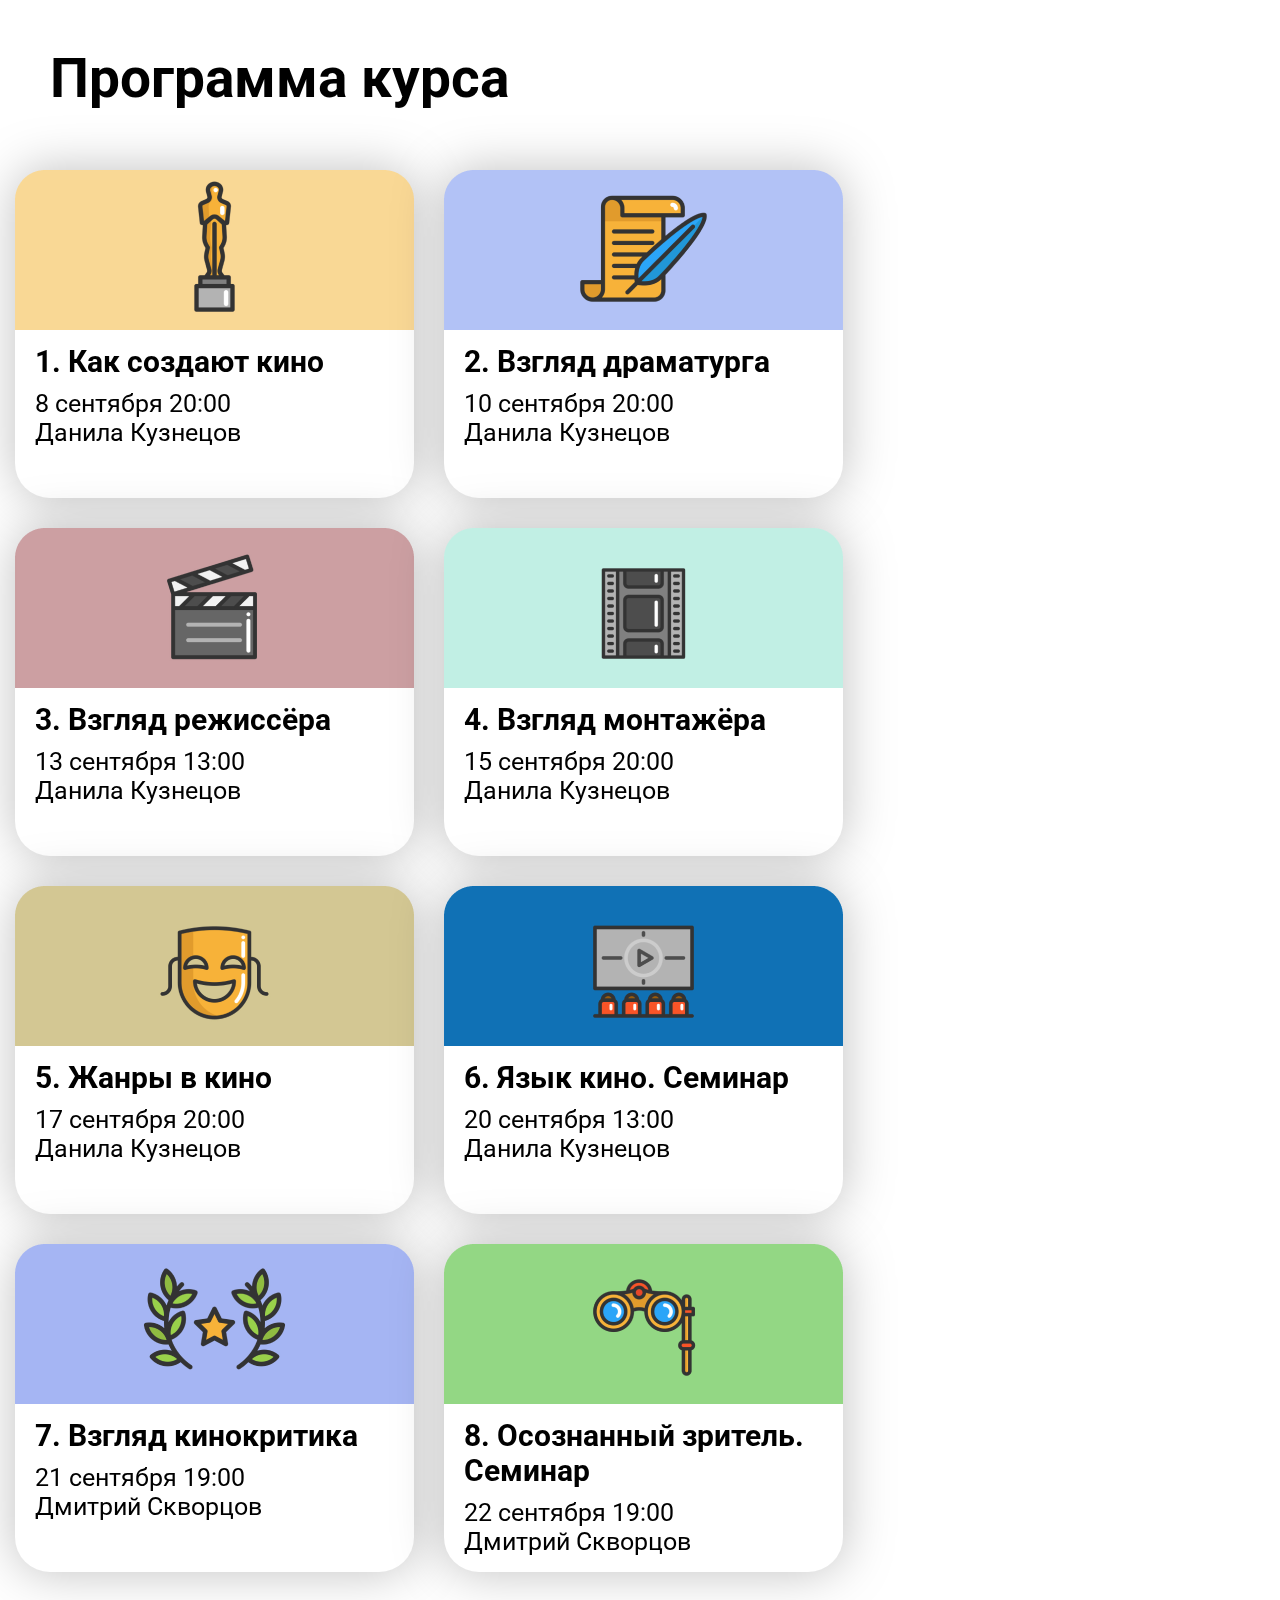
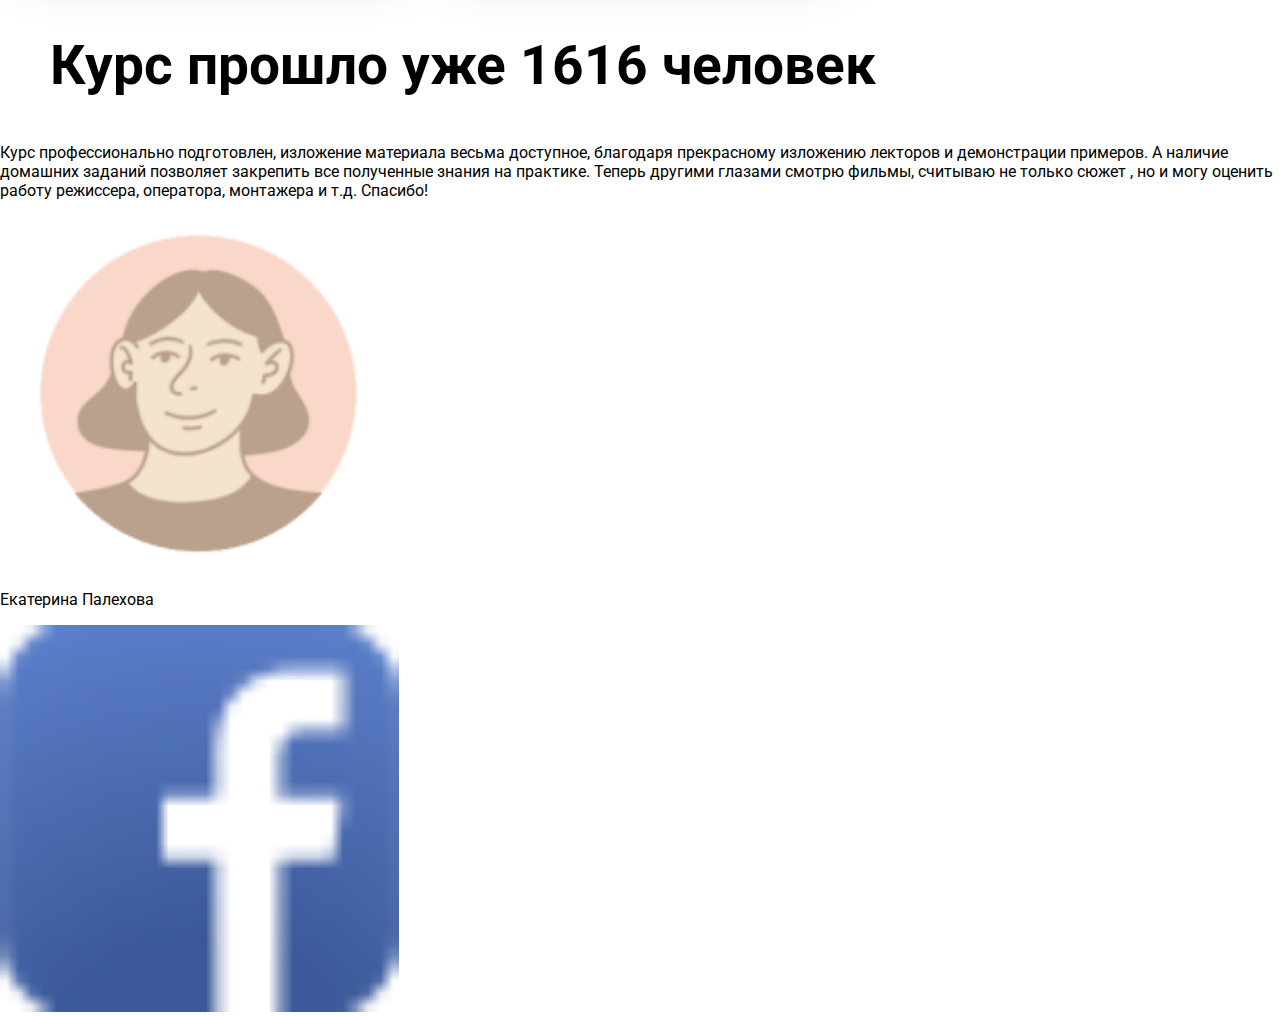
==== WebProjects/omega-p1/index.html @ cb3f5c87 "ff" ====
<!DOCTYPE html>
<html lang="en">

<head>
    <meta charset="UTF-8">
    <meta http-equiv="X-UA-Compatible" content="IE=edge">
    <meta name="viewport" content="width=device-width, initial-scale=1.0">
    <title>Document</title>
    <link rel="stylesheet" href="style.css">
</head>

<body>
    <div class="main2">
        <h2>Программа курса</h2>
        <div class="main2container">
            <div class="rec">
                <img src="img/Rectangle 5.png" alt="Rectangle5">
                <p class="main2-p1">1. Как создают кино</p>
                <p class="main2-p2">8 сентября 20:00<br>Данила Кузнецов</p>

            </div>
            <div class="rec">
                <img src="img/Rectangle 7.png" alt="Rectangle5">
                <p class="main2-p1">2. Взгляд драматурга</p>
                <p class="main2-p2">10 сентября 20:00<br>Данила Кузнецов</p>

            </div>
            <div class="rec">
                <img src="img/Rectangle 9.png" alt="Rectangle5">
                <p class="main2-p1">3. Взгляд режиссёра</p>
                <p class="main2-p2">13 сентября 13:00<br>Данила Кузнецов</p>

            </div>
            <div class="rec">
                <img src="img/Rectangle 13.png" alt="Rectangle5">
                <p class="main2-p1">4. Взгляд монтажёра</p>
                <p class="main2-p2">15 сентября 20:00<br>Данила Кузнецов</p>

            </div>
            <div class="rec">
                <img src="img/Rectangle 14.png" alt="Rectangle5">
                <p class="main2-p1">5. Жанры в кино</p>
                <p class="main2-p2">17 сентября 20:00<br>Данила Кузнецов</p>

            </div>
            <div class="rec">
                <img src="img/Rectangle 15.png" alt="Rectangle5">
                <p class="main2-p1">6. Язык кино. Семинар</p>
                <p class="main2-p2">20 сентября 13:00<br>Данила Кузнецов</p>

            </div>
            <div class="rec">
                <img src="img/Rectangle 19.png" alt="Rectangle5">
                <p class="main2-p1">7. Взгляд кинокритика</p>
                <p class="main2-p2">21 сентября 19:00<br>Дмитрий Скворцов</p>

            </div>
            <div class="rec">
                <img src="img/Rectangle 20.png" alt="Rectangle5">
                <p class="main2-p1">8. Осознанный зритель.<br>Семинар</p>
                <p class="main2-p2">22 сентября 19:00<br>Дмитрий Скворцов</p>

            </div>
        </div>
        <div class="main2container2">
            <h2>Курс прошло уже 1616 человек</h2>
            <div class="rec2">
                <p>Курс профессионально подготовлен, изложение материала весьма доступное, благодаря прекрасному изложению лекторов и демонстрации примеров. А наличие домашних заданий позволяет закрепить все полученные знания на практике. Теперь другими глазами смотрю фильмы, считываю не только сюжет , но и могу оценить работу режиссера, оператора, монтажера и т.д. Спасибо!</p>
                <img src="img/1 9.png" alt="1 9">
                <p>Екатерина Палехова</p>
                <img src="img/fb_2 1.png" alt="fb">
            </div>
        </div>
    </div>
</body>

</html>
---- WebProjects/omega-p1/style.css ----
@import url('https://fonts.googleapis.com/css2?family=Roboto&display=swap');
body{
    margin: auto;
    padding: 0px;
    font-family: 'Roboto', sans-serif;
}
.main2 h2{
    font-size: 55px;
    font-weight: 700;
    margin-left: 50px;
}
.rec{
    width: 399px;
    height: 328px;
    background-color: white;
    border-radius: 35px;
    filter: drop-shadow(0 0 25px rgba(0, 0, 0, 0.25));
    margin: 15px;
}
.main2-p1{
    font-weight: bold;
    font-size: 30px;
    margin: 0;
}
.main2-p2{
    font-size: 25px;
}
.main2 img{
    width: 399px;
    margin: 0px;
}
.main2container{
    display: block;
    align-content: center;
    display: flex;
    flex-wrap: wrap;
}
.rec p{
    margin: 10px 0 0 20px;
}
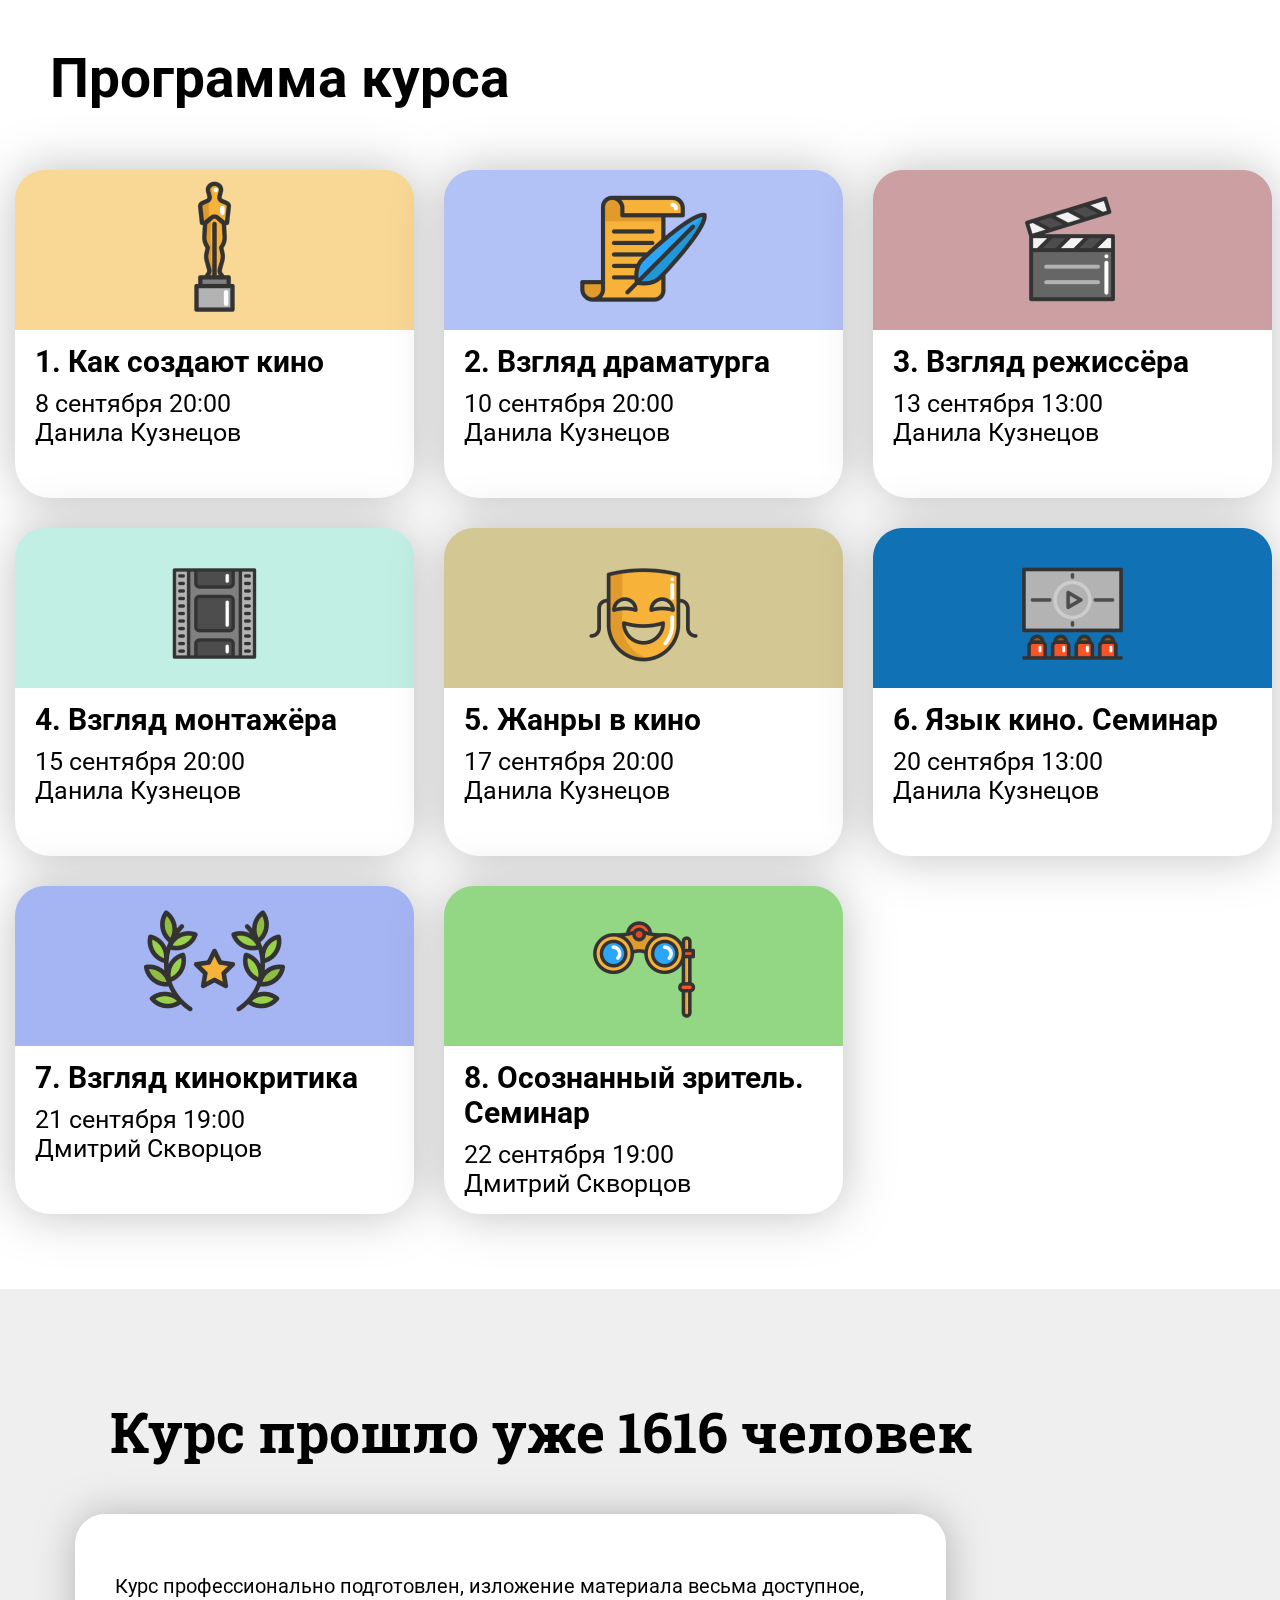
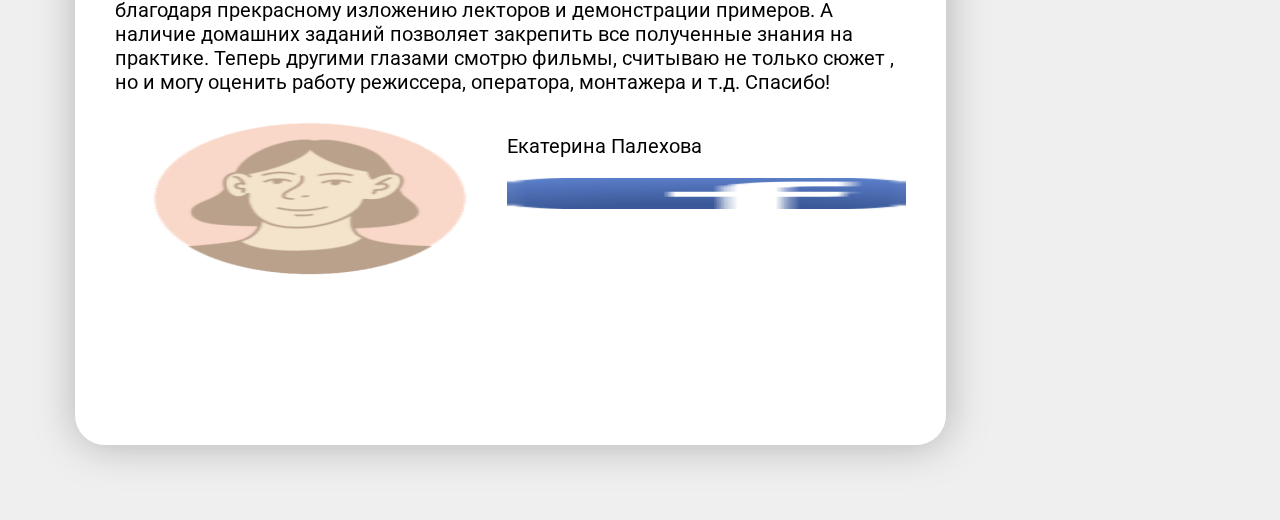
==== commit 6714d5e4: "ff" ====
--- a/WebProjects/omega-p1/index.html
+++ b/WebProjects/omega-p1/index.html
@@ -65,10 +65,17 @@
         <div class="main2container2">
             <h2>Курс прошло уже 1616 человек</h2>
             <div class="rec2">
-                <p>Курс профессионально подготовлен, изложение материала весьма доступное, благодаря прекрасному изложению лекторов и демонстрации примеров. А наличие домашних заданий позволяет закрепить все полученные знания на практике. Теперь другими глазами смотрю фильмы, считываю не только сюжет , но и могу оценить работу режиссера, оператора, монтажера и т.д. Спасибо!</p>
-                <img src="img/1 9.png" alt="1 9">
-                <p>Екатерина Палехова</p>
-                <img src="img/fb_2 1.png" alt="fb">
+                <p>Курс профессионально подготовлен, изложение материала весьма доступное, благодаря прекрасному
+                    изложению лекторов и демонстрации примеров. А наличие домашних заданий позволяет закрепить все
+                    полученные знания на практике. Теперь другими глазами смотрю фильмы, считываю не только сюжет , но и
+                    могу оценить работу режиссера, оператора, монтажера и т.д. Спасибо!</p>
+                <div class="rectext">
+                    <img class="pic19" src="img/1 9.png" alt="1 9" width="190" height="169">
+                    <div>
+                        <p class="eka">Екатерина Палехова</p>
+                        <img src="img/fb_2 1.png" alt="fb" width="32" height="31">
+                    </div>
+                </div>
             </div>
         </div>
     </div>
--- a/WebProjects/omega-p1/style.css
+++ b/WebProjects/omega-p1/style.css
@@ -1,8 +1,10 @@
 @import url('https://fonts.googleapis.com/css2?family=Roboto&display=swap');
+@import url('https://fonts.googleapis.com/css2?family=Roboto+Slab&display=swap');
 body{
     margin: auto;
     padding: 0px;
     font-family: 'Roboto', sans-serif;
+    width: 1440px;
 }
 .main2 h2{
     font-size: 55px;
@@ -31,10 +33,42 @@
 }
 .main2container{
     display: block;
-    align-content: center;
     display: flex;
     flex-wrap: wrap;
 }
+.main2container2{
+    font-family: 'Roboto Slab', serif;
+    display: block;
+    align-content: center;
+    background-color: #EFEFEF;
+    padding: 60px;
+    margin-top: 60px;
+}
 .rec p{
     margin: 10px 0 0 20px;
+}
+
+.rec2{
+    width: 791px;
+    height: 451px;
+    background-color: white;
+    filter: drop-shadow(1px 1px 20px rgba(0, 0, 0, 0.25));
+    margin: 15px;
+    border-radius: 30px;
+    display: flex;
+    flex-direction: column;
+    padding: 40px;
+}
+.rec2 p{
+    font-size: 20px;
+    font-family: 'Roboto', sans-serif;
+}
+
+.rectext{
+    display: flex;
+}
+
+.eka{
+    font-weight: 700px;
+    font-size: 30px;
 }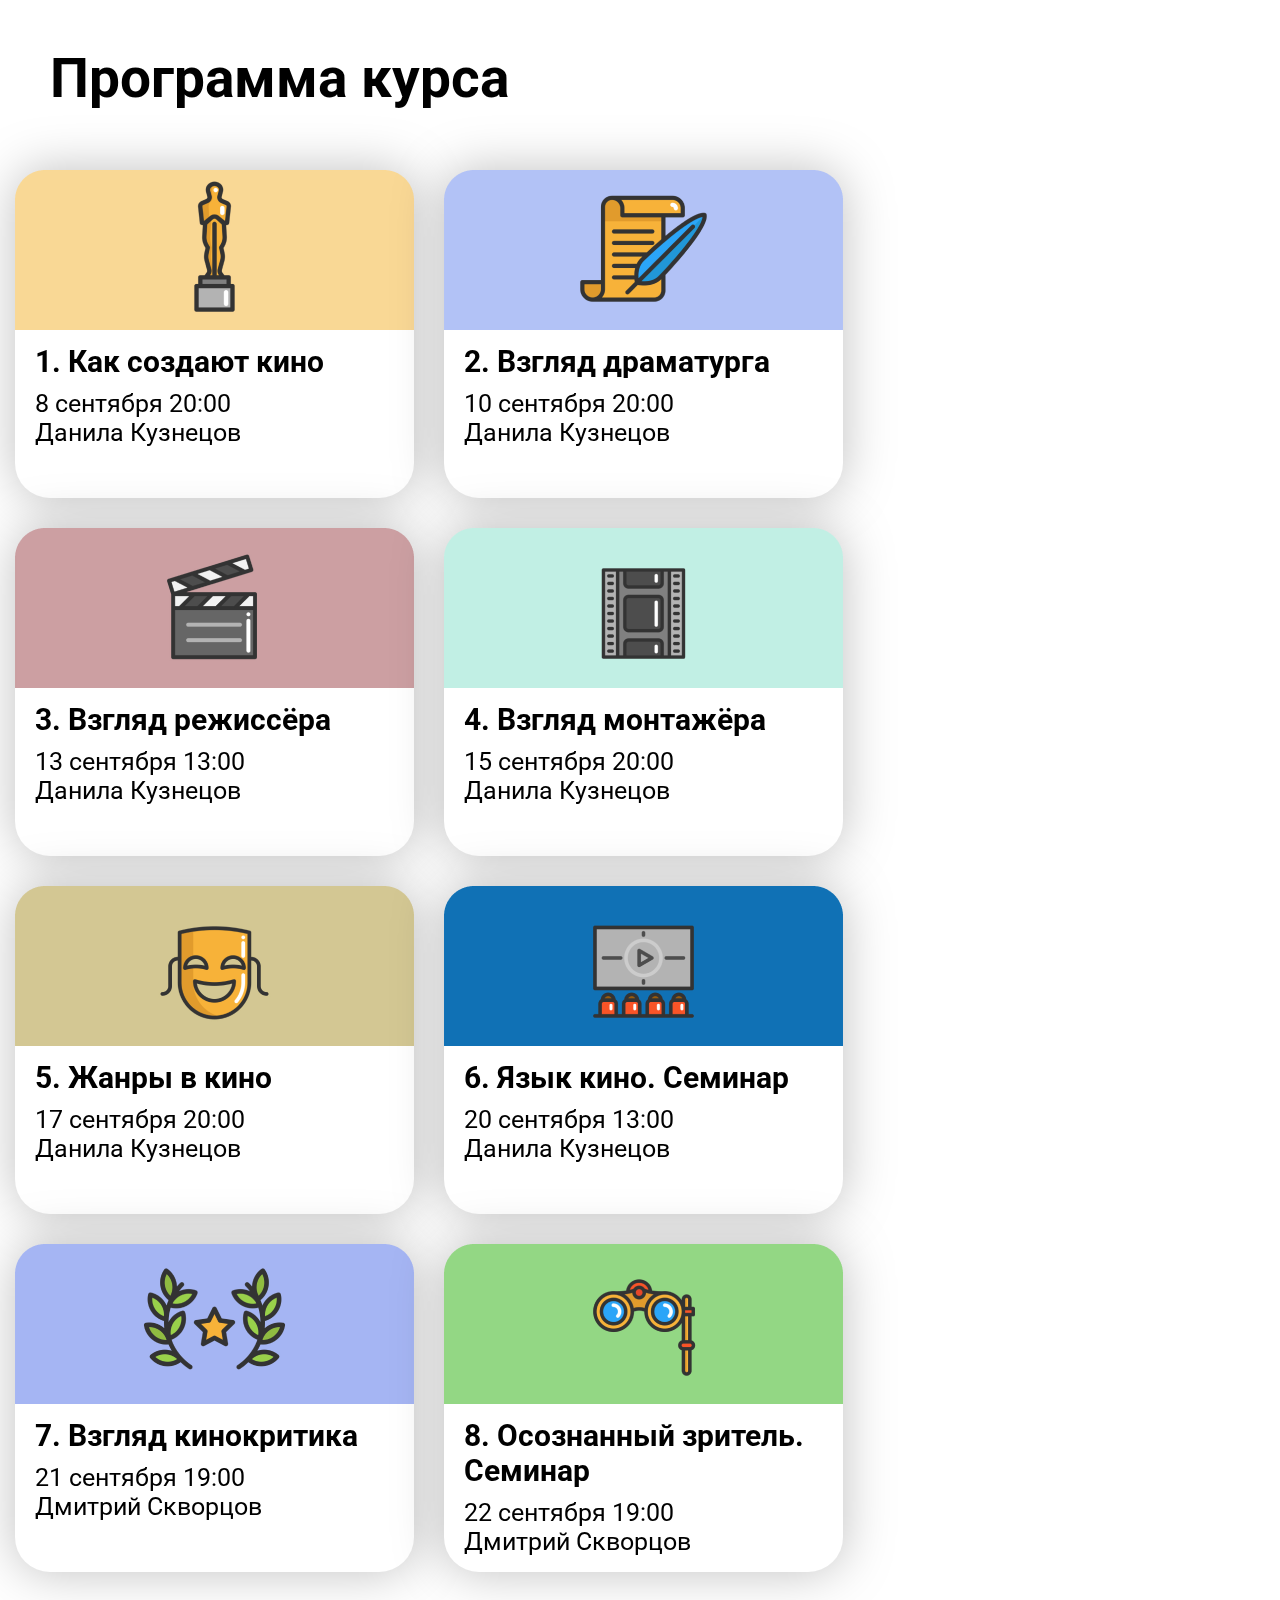
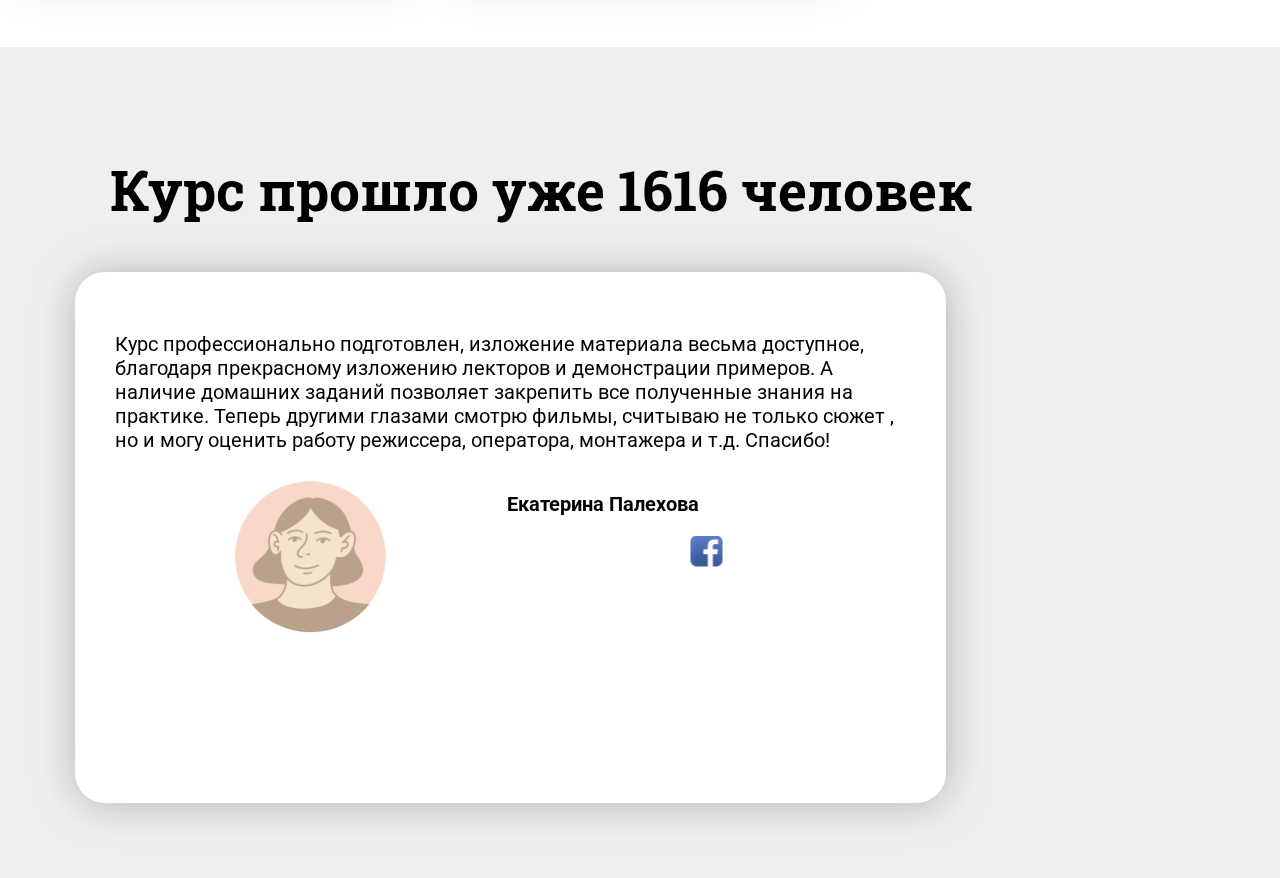
==== commit 9c08ba24: "la" ====
--- a/WebProjects/omega-p1/index.html
+++ b/WebProjects/omega-p1/index.html
@@ -70,10 +70,10 @@
                     полученные знания на практике. Теперь другими глазами смотрю фильмы, считываю не только сюжет , но и
                     могу оценить работу режиссера, оператора, монтажера и т.д. Спасибо!</p>
                 <div class="rectext">
-                    <img class="pic19" src="img/1 9.png" alt="1 9" width="190" height="169">
+                    <img class="pic19" src="img/1 9.svg" alt="1 9" width="190" height="169">
                     <div>
                         <p class="eka">Екатерина Палехова</p>
-                        <img src="img/fb_2 1.png" alt="fb" width="32" height="31">
+                        <img class="fb" src="img/fb_2 1.svg" alt="fb">
                     </div>
                 </div>
             </div>
--- a/WebProjects/omega-p1/style.css
+++ b/WebProjects/omega-p1/style.css
@@ -4,7 +4,7 @@
     margin: auto;
     padding: 0px;
     font-family: 'Roboto', sans-serif;
-    width: 1440px;
+    width: 1440pxgi;
 }
 .main2 h2{
     font-size: 55px;
@@ -71,4 +71,12 @@
 .eka{
     font-weight: 700px;
     font-size: 30px;
+    font-family: 'Roboto Slab', serif;
+    font-weight: bold;
+    font-size: 30px;
+}
+
+.fb{
+    width: 32px;
+    height: 31px;
 }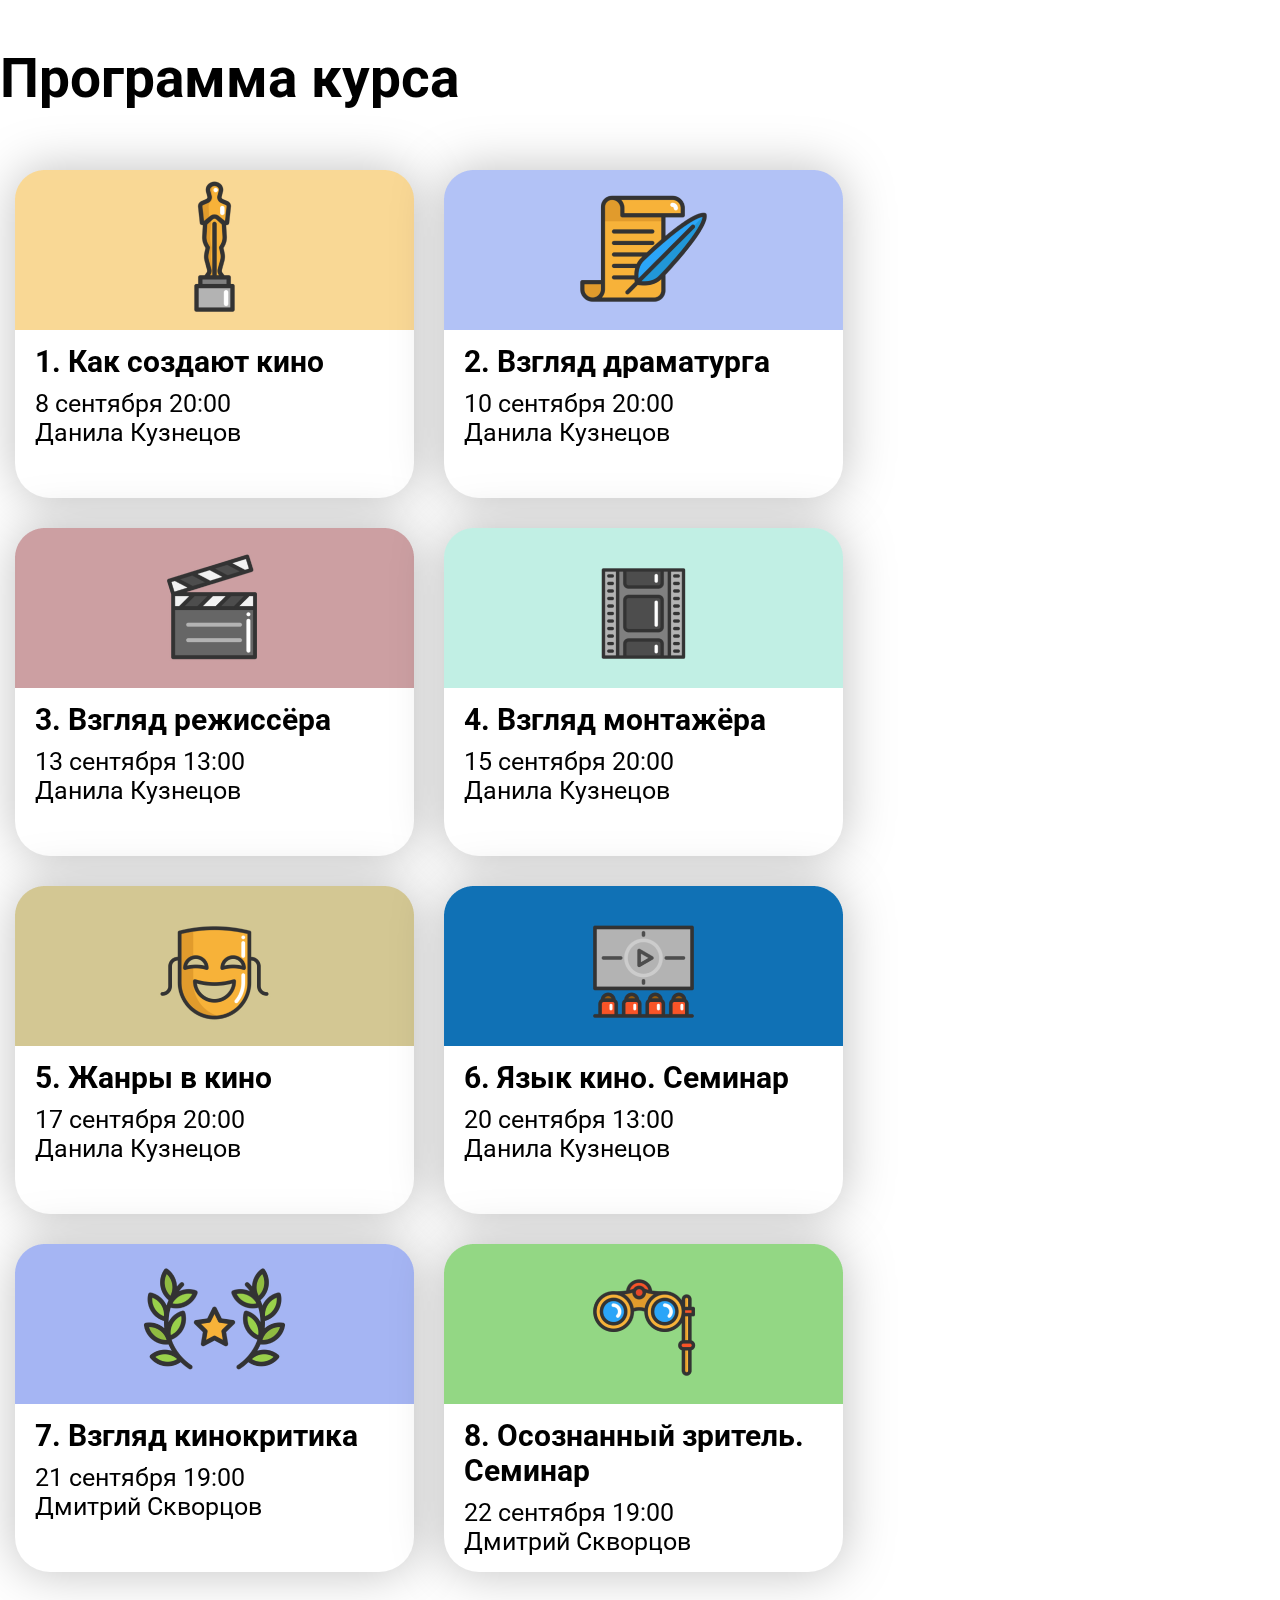
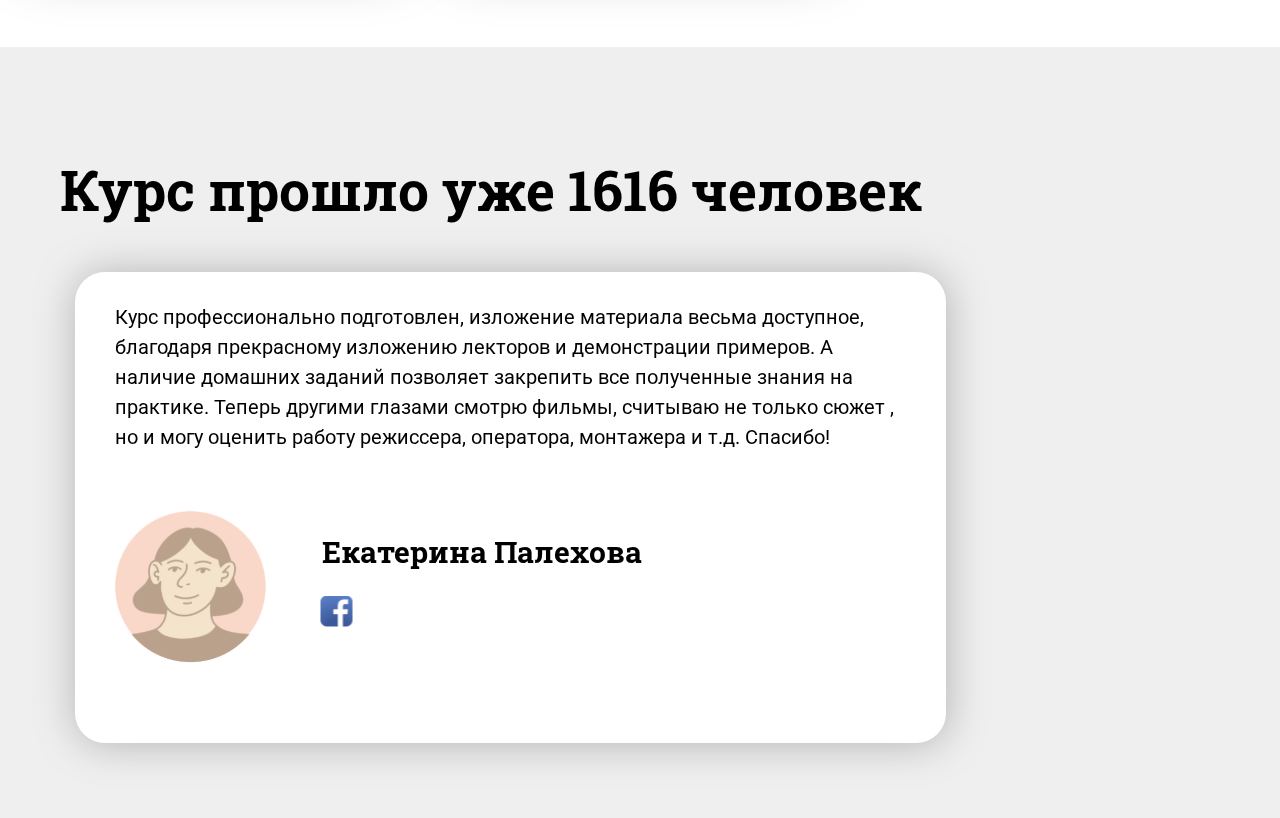
==== commit 25b10c6a: "la" ====
--- a/WebProjects/omega-p1/index.html
+++ b/WebProjects/omega-p1/index.html
@@ -65,7 +65,7 @@
         <div class="main2container2">
             <h2>Курс прошло уже 1616 человек</h2>
             <div class="rec2">
-                <p>Курс профессионально подготовлен, изложение материала весьма доступное, благодаря прекрасному
+                <p class="rec2text">Курс профессионально подготовлен, изложение материала весьма доступное, благодаря прекрасному
                     изложению лекторов и демонстрации примеров. А наличие домашних заданий позволяет закрепить все
                     полученные знания на практике. Теперь другими глазами смотрю фильмы, считываю не только сюжет , но и
                     могу оценить работу режиссера, оператора, монтажера и т.д. Спасибо!</p>
--- a/WebProjects/omega-p1/style.css
+++ b/WebProjects/omega-p1/style.css
@@ -4,79 +4,280 @@
     margin: auto;
     padding: 0px;
     font-family: 'Roboto', sans-serif;
-    width: 1440pxgi;
 }
-.main2 h2{
-    font-size: 55px;
-    font-weight: 700;
-    margin-left: 50px;
-}
-.rec{
-    width: 399px;
-    height: 328px;
-    background-color: white;
-    border-radius: 35px;
-    filter: drop-shadow(0 0 25px rgba(0, 0, 0, 0.25));
-    margin: 15px;
-}
-.main2-p1{
-    font-weight: bold;
-    font-size: 30px;
-    margin: 0;
-}
-.main2-p2{
-    font-size: 25px;
-}
-.main2 img{
-    width: 399px;
-    margin: 0px;
-}
-.main2container{
-    display: block;
-    display: flex;
-    flex-wrap: wrap;
-}
-.main2container2{
-    font-family: 'Roboto Slab', serif;
-    display: block;
-    align-content: center;
-    background-color: #EFEFEF;
-    padding: 60px;
-    margin-top: 60px;
-}
-.rec p{
-    margin: 10px 0 0 20px;
+@media (min-width:1440px) {
+    /*desktop*/
+    .main2 h2{
+        font-size: 55px;
+        font-weight: 700;
+    }
+    .rec{
+        width: 399px;
+        height: 328px;
+        background-color: white;
+        border-radius: 35px;
+        filter: drop-shadow(0 0 25px rgba(0, 0, 0, 0.25));
+        margin: 15px;
+    }
+    .main2-p1{
+        font-weight: bold;
+        font-size: 30px;
+        margin: 0;
+    }
+    .main2-p2{
+        font-size: 25px;
+    }
+    .main2 img{
+        width: 399px;
+        margin: 0px;
+    }
+    .main2container{
+        display: block;
+        display: flex;
+        flex-wrap: wrap;
+    }
+    .main2container2{
+        font-family: 'Roboto Slab', serif;
+        display: block;
+        align-content: center;
+        background-color: #EFEFEF;
+        padding: 60px;
+        margin-top: 60px;
+        width: 100%;
+    }
+    .rec p{
+        margin: 10px 0 0 20px;
+    }
+    
+    .rec2{
+        width: 791px;
+        height: 451px;
+        background-color: white;
+        filter: drop-shadow(1px 1px 20px rgba(0, 0, 0, 0.25));
+        margin: 15px;
+        border-radius: 30px;
+        display: flex;
+        flex-direction: column;
+        padding: 10px 40px;
+    }
+    .rec2text{
+        font-size: 20px;
+        font-family: 'Roboto', sans-serif;
+        line-height: 150%;
+    }
+    
+    .rectext{
+        display: flex;
+    }
+    
+    .eka{
+        position: relative;
+        font-weight: 700px;
+        font-size: 30px;
+        font-family: 'Roboto Slab', serif;
+        font-weight: bold;
+        right: 185px;
+        top: 30px;
+    }
+    
+    .fb{
+        position: relative;
+        width: 32px;
+        height: 31px;
+        right: 370px;
+        top: 25px;
+    }
+    
+    .pic19{
+        position: relative;
+        right: 120px;
+        top: 30px;
+        width: 190px;
+        height: 169px;
+    }
 }
 
-.rec2{
-    width: 791px;
-    height: 451px;
-    background-color: white;
-    filter: drop-shadow(1px 1px 20px rgba(0, 0, 0, 0.25));
-    margin: 15px;
-    border-radius: 30px;
-    display: flex;
-    flex-direction: column;
-    padding: 40px;
-}
-.rec2 p{
-    font-size: 20px;
-    font-family: 'Roboto', sans-serif;
+@media (min-width:834px){
+    /*tablet*/
+    .main2 h2{
+        font-size: 32px;
+        font-weight: 700;
+    }
+    .rec{
+        width: 231px;
+        height: 189px;
+        background-color: white;
+        border-radius: 17px;
+        filter: drop-shadow(0 0 25px rgba(0, 0, 0, 0.25));
+        margin: 15px;
+    }
+    .main2-p1{
+        font-weight: bold;
+        font-size: 17px;
+        margin: 0;
+    }
+    .main2-p2{
+        font-size: 14px;
+        font-weight: 400;
+    }
+    .main2 img{
+        width: 399px;
+        margin: 0px;
+    }
+    .main2container{
+        display: block;
+        display: flex;
+        flex-wrap: wrap;
+    }
+    .main2container2{
+        font-family: 'Roboto Slab', serif;
+        display: block;
+        align-content: center;
+        background-color: #EFEFEF;
+        padding: 60px;
+        margin-top: 60px;
+        width: 100%;
+    }
+    .rec p{
+        margin: 10px 0 0 20px;
+    }
+    
+    .rec2{
+        width: 791px;
+        height: 451px;
+        background-color: white;
+        filter: drop-shadow(1px 1px 20px rgba(0, 0, 0, 0.25));
+        margin: 15px;
+        border-radius: 30px;
+        display: flex;
+        flex-direction: column;
+        padding: 10px 40px;
+    }
+    .rec2text{
+        font-size: 20px;
+        font-family: 'Roboto', sans-serif;
+        line-height: 150%;
+    }
+    
+    .rectext{
+        display: flex;
+    }
+    
+    .eka{
+        position: relative;
+        font-weight: 700px;
+        font-size: 30px;
+        font-family: 'Roboto Slab', serif;
+        font-weight: bold;
+        right: 185px;
+        top: 30px;
+    }
+    
+    .fb{
+        position: relative;
+        width: 32px;
+        height: 31px;
+        right: 370px;
+        top: 25px;
+    }
+    
+    .pic19{
+        position: relative;
+        right: 120px;
+        top: 30px;
+        width: 190px;
+        height: 169px;
+    }
 }
 
-.rectext{
-    display: flex;
-}
-
-.eka{
-    font-weight: 700px;
-    font-size: 30px;
-    font-family: 'Roboto Slab', serif;
-    font-weight: bold;
-    font-size: 30px;
-}
-
-.fb{
-    width: 32px;
-    height: 31px;
+@media (min-width:375px){
+    /*mobile*/
+    .main2 h2{
+        font-size: 55px;
+        font-weight: 700;
+    }
+    .rec{
+        width: 399px;
+        height: 328px;
+        background-color: white;
+        border-radius: 35px;
+        filter: drop-shadow(0 0 25px rgba(0, 0, 0, 0.25));
+        margin: 15px;
+    }
+    .main2-p1{
+        font-weight: bold;
+        font-size: 30px;
+        margin: 0;
+    }
+    .main2-p2{
+        font-size: 25px;
+    }
+    .main2 img{
+        width: 399px;
+        margin: 0px;
+    }
+    .main2container{
+        display: block;
+        display: flex;
+        flex-wrap: wrap;
+    }
+    .main2container2{
+        font-family: 'Roboto Slab', serif;
+        display: block;
+        align-content: center;
+        background-color: #EFEFEF;
+        padding: 60px;
+        margin-top: 60px;
+        width: 100%;
+    }
+    .rec p{
+        margin: 10px 0 0 20px;
+    }
+    
+    .rec2{
+        width: 791px;
+        height: 451px;
+        background-color: white;
+        filter: drop-shadow(1px 1px 20px rgba(0, 0, 0, 0.25));
+        margin: 15px;
+        border-radius: 30px;
+        display: flex;
+        flex-direction: column;
+        padding: 10px 40px;
+    }
+    .rec2text{
+        font-size: 20px;
+        font-family: 'Roboto', sans-serif;
+        line-height: 150%;
+    }
+    
+    .rectext{
+        display: flex;
+    }
+    
+    .eka{
+        position: relative;
+        font-weight: 700px;
+        font-size: 30px;
+        font-family: 'Roboto Slab', serif;
+        font-weight: bold;
+        right: 185px;
+        top: 30px;
+    }
+    
+    .fb{
+        position: relative;
+        width: 32px;
+        height: 31px;
+        right: 370px;
+        top: 25px;
+    }
+    
+    .pic19{
+        position: relative;
+        right: 120px;
+        top: 30px;
+        width: 190px;
+        height: 169px;
+    }
 }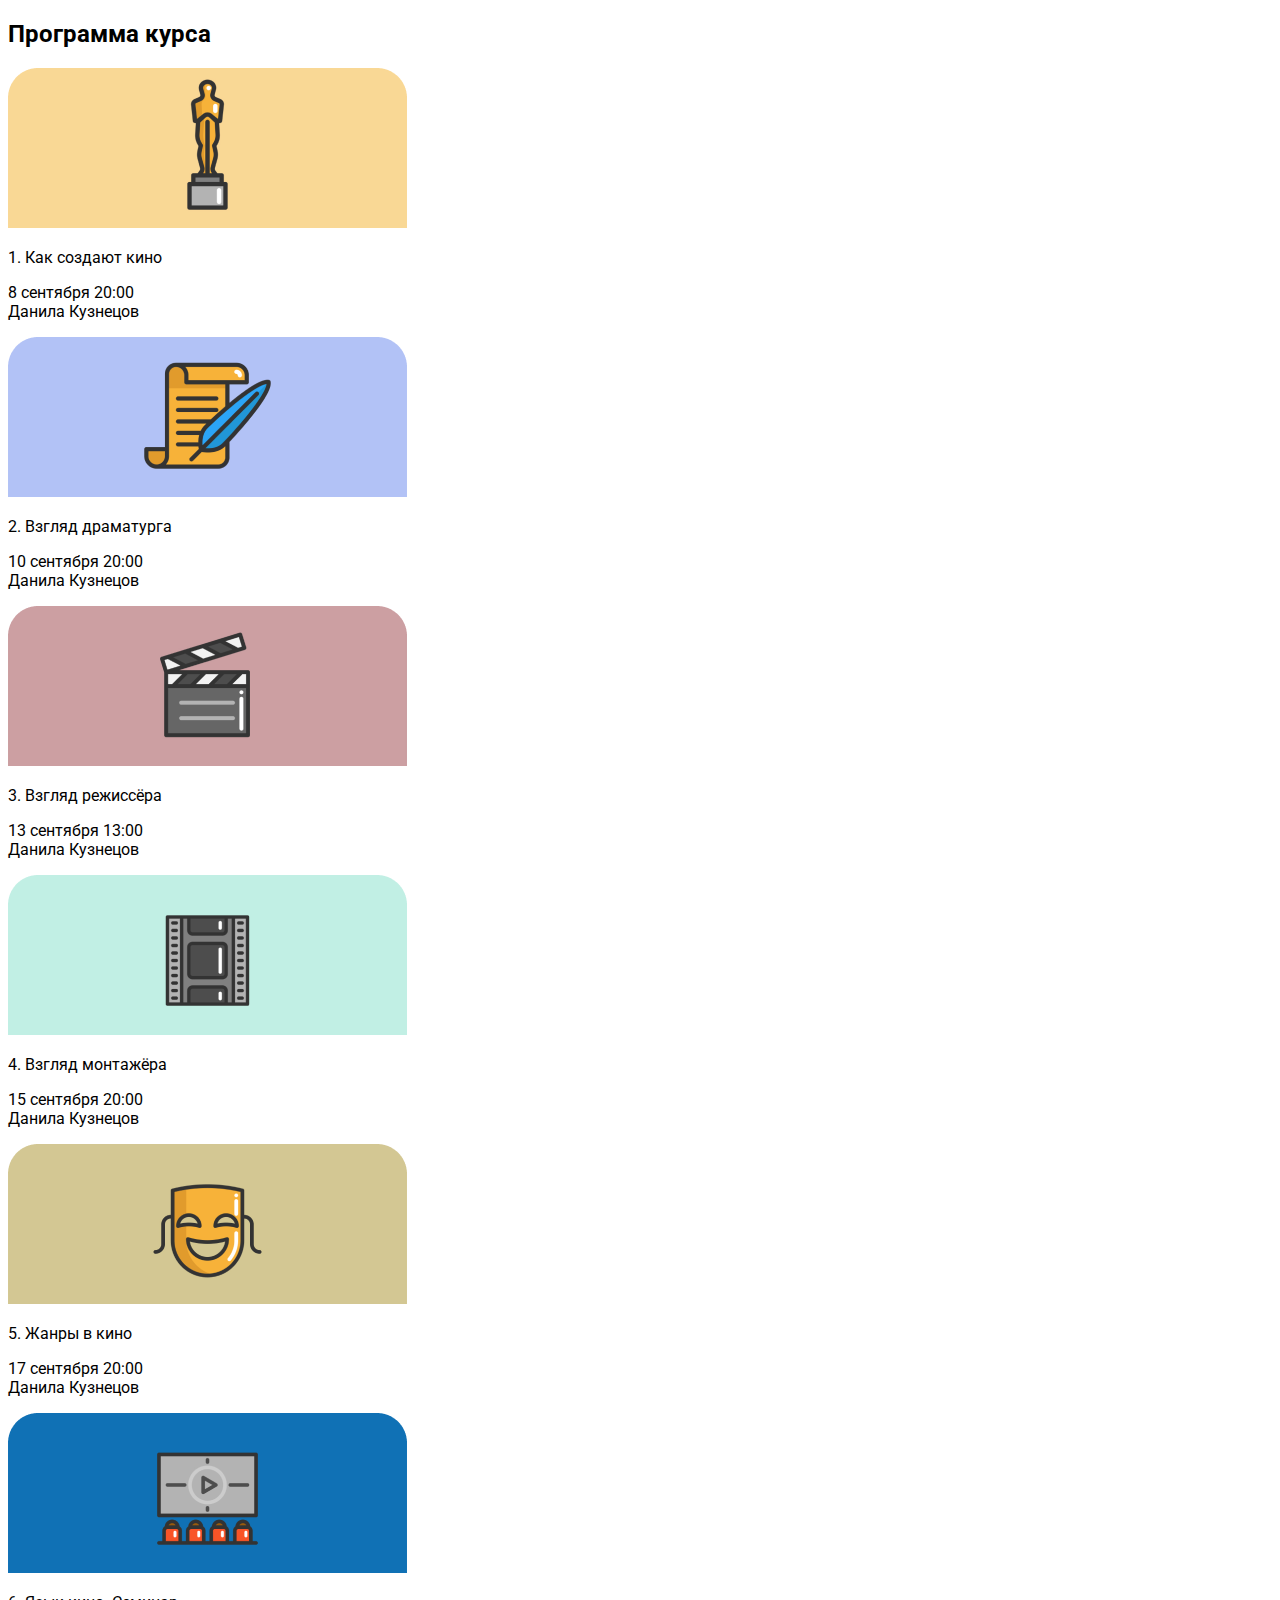
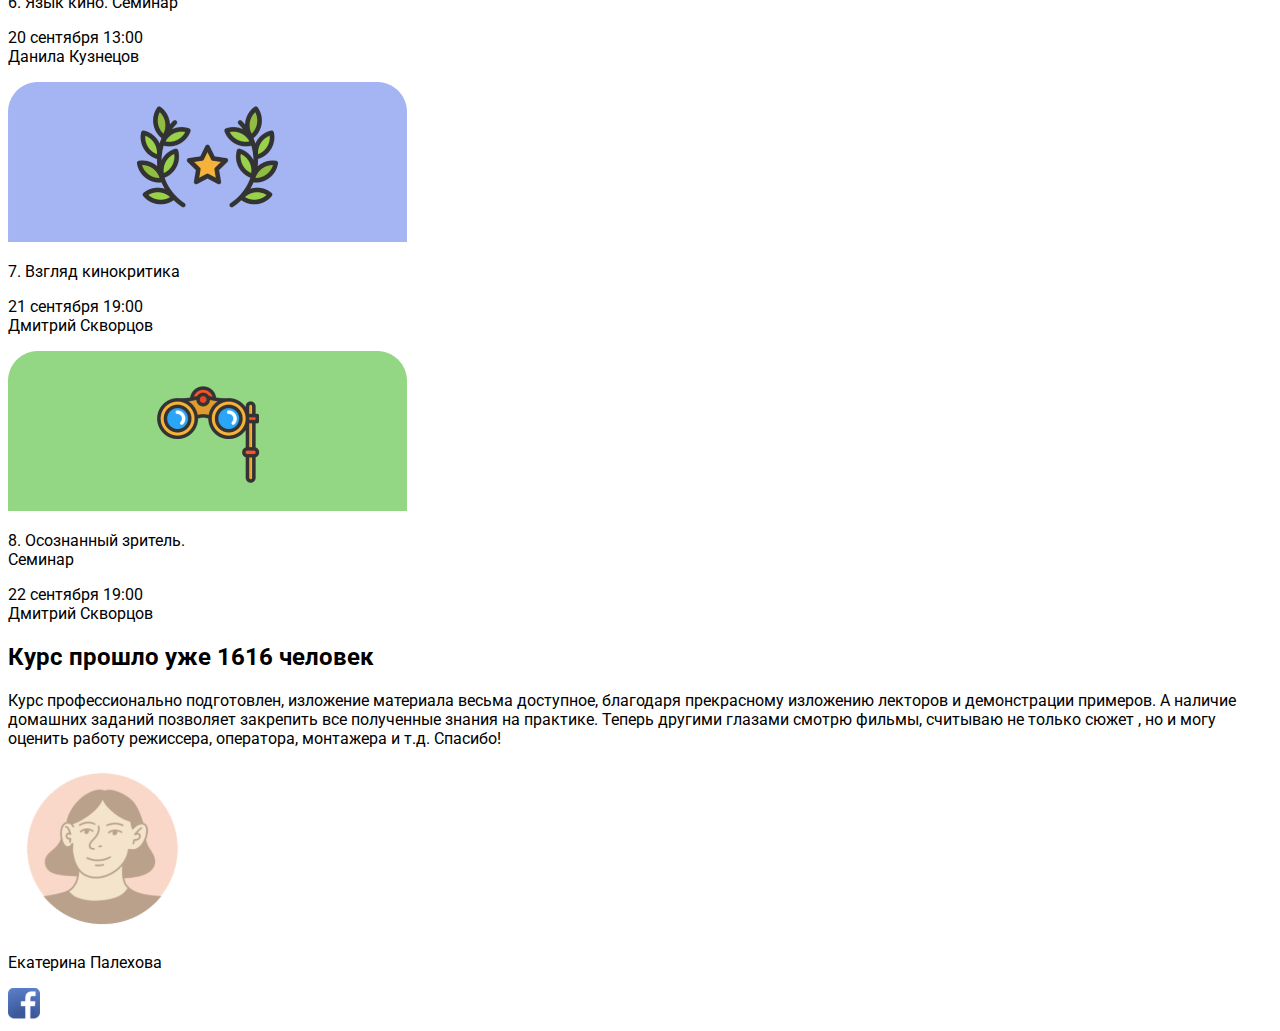
==== commit 348675e1: "sec" ====
--- a/WebProjects/omega-p1/index.html
+++ b/WebProjects/omega-p1/index.html
@@ -17,49 +17,41 @@
                 <img src="img/Rectangle 5.png" alt="Rectangle5">
                 <p class="main2-p1">1. Как создают кино</p>
                 <p class="main2-p2">8 сентября 20:00<br>Данила Кузнецов</p>
-
             </div>
             <div class="rec">
                 <img src="img/Rectangle 7.png" alt="Rectangle5">
                 <p class="main2-p1">2. Взгляд драматурга</p>
                 <p class="main2-p2">10 сентября 20:00<br>Данила Кузнецов</p>
-
             </div>
             <div class="rec">
                 <img src="img/Rectangle 9.png" alt="Rectangle5">
                 <p class="main2-p1">3. Взгляд режиссёра</p>
                 <p class="main2-p2">13 сентября 13:00<br>Данила Кузнецов</p>
-
             </div>
             <div class="rec">
                 <img src="img/Rectangle 13.png" alt="Rectangle5">
                 <p class="main2-p1">4. Взгляд монтажёра</p>
                 <p class="main2-p2">15 сентября 20:00<br>Данила Кузнецов</p>
-
             </div>
             <div class="rec">
                 <img src="img/Rectangle 14.png" alt="Rectangle5">
                 <p class="main2-p1">5. Жанры в кино</p>
                 <p class="main2-p2">17 сентября 20:00<br>Данила Кузнецов</p>
-
             </div>
             <div class="rec">
                 <img src="img/Rectangle 15.png" alt="Rectangle5">
                 <p class="main2-p1">6. Язык кино. Семинар</p>
                 <p class="main2-p2">20 сентября 13:00<br>Данила Кузнецов</p>
-
             </div>
             <div class="rec">
                 <img src="img/Rectangle 19.png" alt="Rectangle5">
                 <p class="main2-p1">7. Взгляд кинокритика</p>
                 <p class="main2-p2">21 сентября 19:00<br>Дмитрий Скворцов</p>
-
             </div>
             <div class="rec">
                 <img src="img/Rectangle 20.png" alt="Rectangle5">
                 <p class="main2-p1">8. Осознанный зритель.<br>Семинар</p>
                 <p class="main2-p2">22 сентября 19:00<br>Дмитрий Скворцов</p>
-
             </div>
         </div>
         <div class="main2container2">
--- a/WebProjects/omega-p1/style.css
+++ b/WebProjects/omega-p1/style.css
@@ -1,8 +1,6 @@
 @import url('https://fonts.googleapis.com/css2?family=Roboto&display=swap');
 @import url('https://fonts.googleapis.com/css2?family=Roboto+Slab&display=swap');
 body{
-    margin: auto;
-    padding: 0px;
     font-family: 'Roboto', sans-serif;
 }
 @media (min-width:1440px) {
@@ -10,7 +8,9 @@
     .main2 h2{
         font-size: 55px;
         font-weight: 700;
+        margin-left: 2%;
     }
+
     .rec{
         width: 399px;
         height: 328px;
@@ -22,19 +22,19 @@
     .main2-p1{
         font-weight: bold;
         font-size: 30px;
-        margin: 0;
     }
     .main2-p2{
         font-size: 25px;
     }
     .main2 img{
         width: 399px;
-        margin: 0px;
     }
     .main2container{
-        display: block;
         display: flex;
         flex-wrap: wrap;
+        margin: 0 2%;
+        align-items: flex-start;
+        justify-tracks: center;
     }
     .main2container2{
         font-family: 'Roboto Slab', serif;
@@ -46,12 +46,12 @@
         width: 100%;
     }
     .rec p{
-        margin: 10px 0 0 20px;
+        margin: 10px;
     }
     
     .rec2{
-        width: 791px;
-        height: 451px;
+        width: 55%;
+        height: 31%;
         background-color: white;
         filter: drop-shadow(1px 1px 20px rgba(0, 0, 0, 0.25));
         margin: 15px;
@@ -76,22 +76,13 @@
         font-size: 30px;
         font-family: 'Roboto Slab', serif;
         font-weight: bold;
-        right: 185px;
-        top: 30px;
     }
     
     .fb{
-        position: relative;
         width: 32px;
         height: 31px;
-        right: 370px;
-        top: 25px;
     }
-    
     .pic19{
-        position: relative;
-        right: 120px;
-        top: 30px;
         width: 190px;
         height: 169px;
     }
@@ -99,185 +90,10 @@
 
 @media (min-width:834px){
     /*tablet*/
-    .main2 h2{
-        font-size: 32px;
-        font-weight: 700;
-    }
-    .rec{
-        width: 231px;
-        height: 189px;
-        background-color: white;
-        border-radius: 17px;
-        filter: drop-shadow(0 0 25px rgba(0, 0, 0, 0.25));
-        margin: 15px;
-    }
-    .main2-p1{
-        font-weight: bold;
-        font-size: 17px;
-        margin: 0;
-    }
-    .main2-p2{
-        font-size: 14px;
-        font-weight: 400;
-    }
-    .main2 img{
-        width: 399px;
-        margin: 0px;
-    }
-    .main2container{
-        display: block;
-        display: flex;
-        flex-wrap: wrap;
-    }
-    .main2container2{
-        font-family: 'Roboto Slab', serif;
-        display: block;
-        align-content: center;
-        background-color: #EFEFEF;
-        padding: 60px;
-        margin-top: 60px;
-        width: 100%;
-    }
-    .rec p{
-        margin: 10px 0 0 20px;
-    }
     
-    .rec2{
-        width: 791px;
-        height: 451px;
-        background-color: white;
-        filter: drop-shadow(1px 1px 20px rgba(0, 0, 0, 0.25));
-        margin: 15px;
-        border-radius: 30px;
-        display: flex;
-        flex-direction: column;
-        padding: 10px 40px;
-    }
-    .rec2text{
-        font-size: 20px;
-        font-family: 'Roboto', sans-serif;
-        line-height: 150%;
-    }
-    
-    .rectext{
-        display: flex;
-    }
-    
-    .eka{
-        position: relative;
-        font-weight: 700px;
-        font-size: 30px;
-        font-family: 'Roboto Slab', serif;
-        font-weight: bold;
-        right: 185px;
-        top: 30px;
-    }
-    
-    .fb{
-        position: relative;
-        width: 32px;
-        height: 31px;
-        right: 370px;
-        top: 25px;
-    }
-    
-    .pic19{
-        position: relative;
-        right: 120px;
-        top: 30px;
-        width: 190px;
-        height: 169px;
-    }
 }
 
 @media (min-width:375px){
     /*mobile*/
-    .main2 h2{
-        font-size: 55px;
-        font-weight: 700;
-    }
-    .rec{
-        width: 399px;
-        height: 328px;
-        background-color: white;
-        border-radius: 35px;
-        filter: drop-shadow(0 0 25px rgba(0, 0, 0, 0.25));
-        margin: 15px;
-    }
-    .main2-p1{
-        font-weight: bold;
-        font-size: 30px;
-        margin: 0;
-    }
-    .main2-p2{
-        font-size: 25px;
-    }
-    .main2 img{
-        width: 399px;
-        margin: 0px;
-    }
-    .main2container{
-        display: block;
-        display: flex;
-        flex-wrap: wrap;
-    }
-    .main2container2{
-        font-family: 'Roboto Slab', serif;
-        display: block;
-        align-content: center;
-        background-color: #EFEFEF;
-        padding: 60px;
-        margin-top: 60px;
-        width: 100%;
-    }
-    .rec p{
-        margin: 10px 0 0 20px;
-    }
     
-    .rec2{
-        width: 791px;
-        height: 451px;
-        background-color: white;
-        filter: drop-shadow(1px 1px 20px rgba(0, 0, 0, 0.25));
-        margin: 15px;
-        border-radius: 30px;
-        display: flex;
-        flex-direction: column;
-        padding: 10px 40px;
-    }
-    .rec2text{
-        font-size: 20px;
-        font-family: 'Roboto', sans-serif;
-        line-height: 150%;
-    }
-    
-    .rectext{
-        display: flex;
-    }
-    
-    .eka{
-        position: relative;
-        font-weight: 700px;
-        font-size: 30px;
-        font-family: 'Roboto Slab', serif;
-        font-weight: bold;
-        right: 185px;
-        top: 30px;
-    }
-    
-    .fb{
-        position: relative;
-        width: 32px;
-        height: 31px;
-        right: 370px;
-        top: 25px;
-    }
-    
-    .pic19{
-        position: relative;
-        right: 120px;
-        top: 30px;
-        width: 190px;
-        height: 169px;
-    }
 }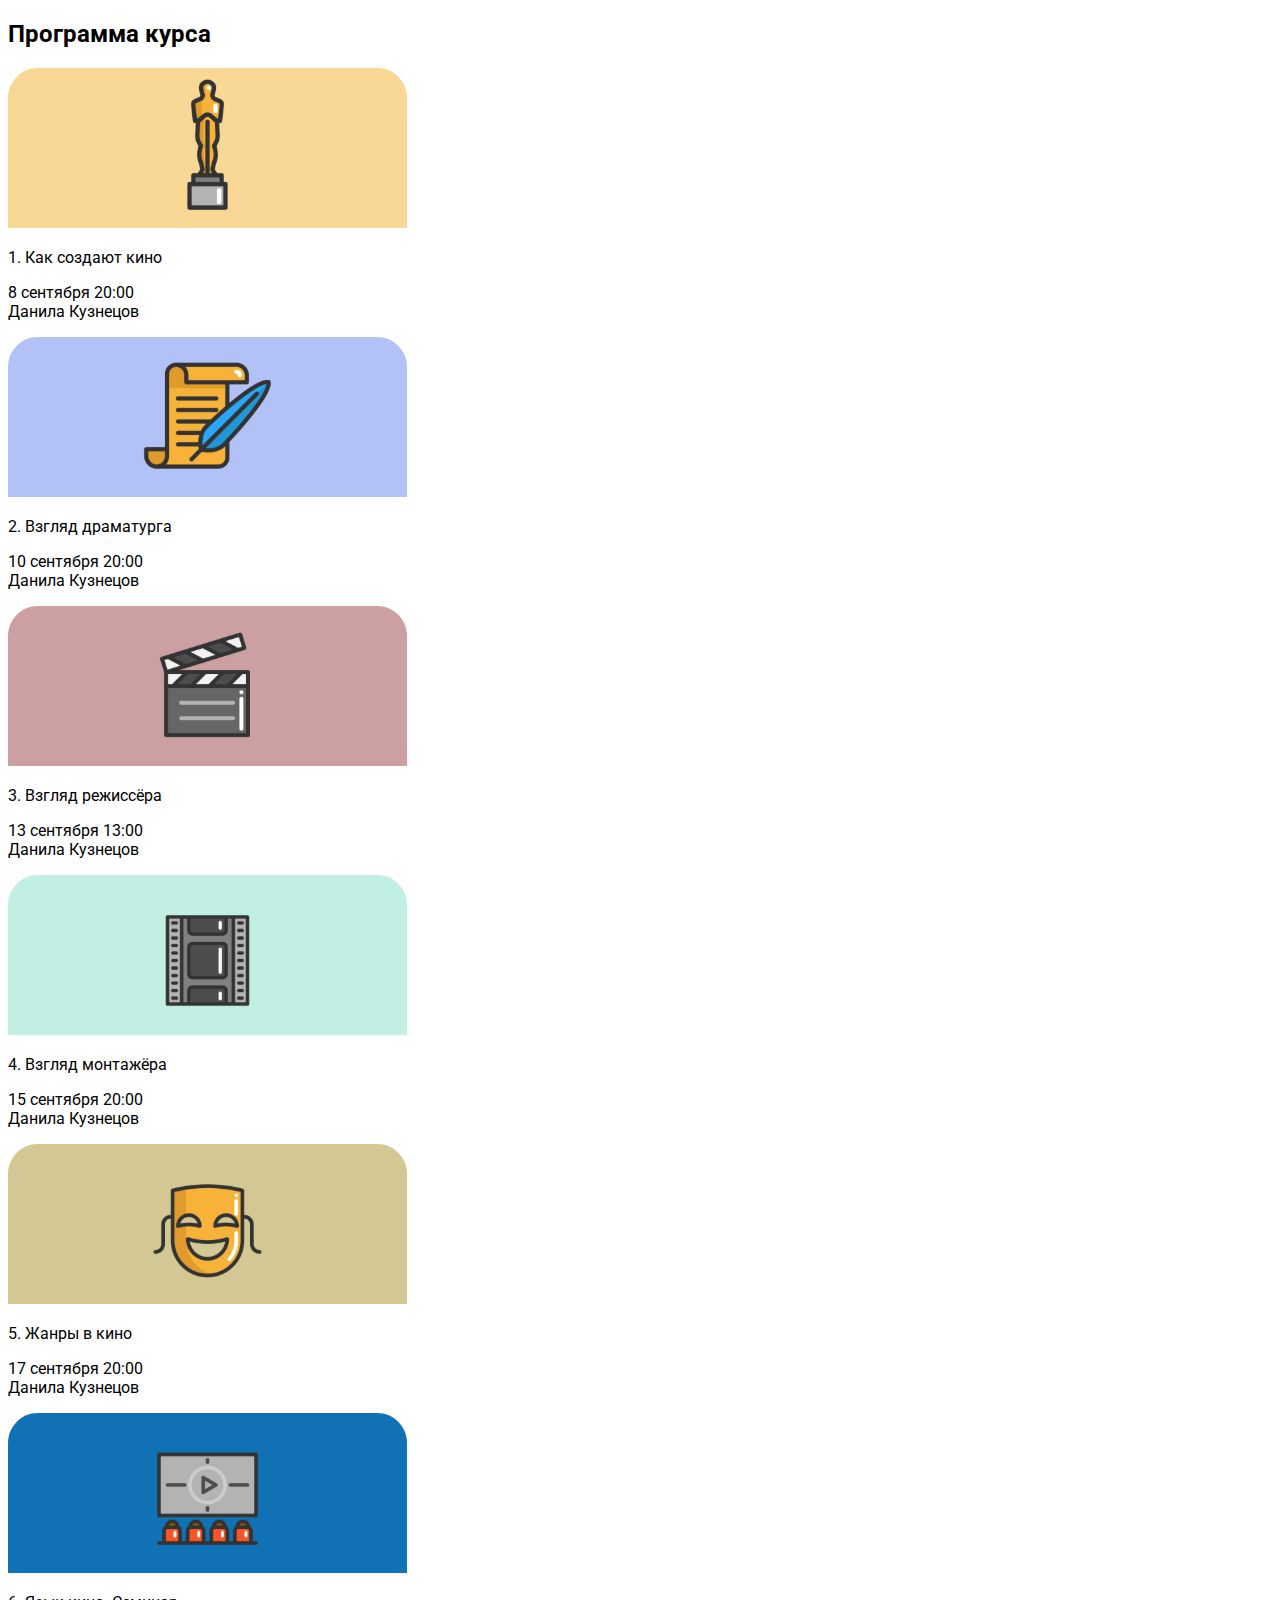
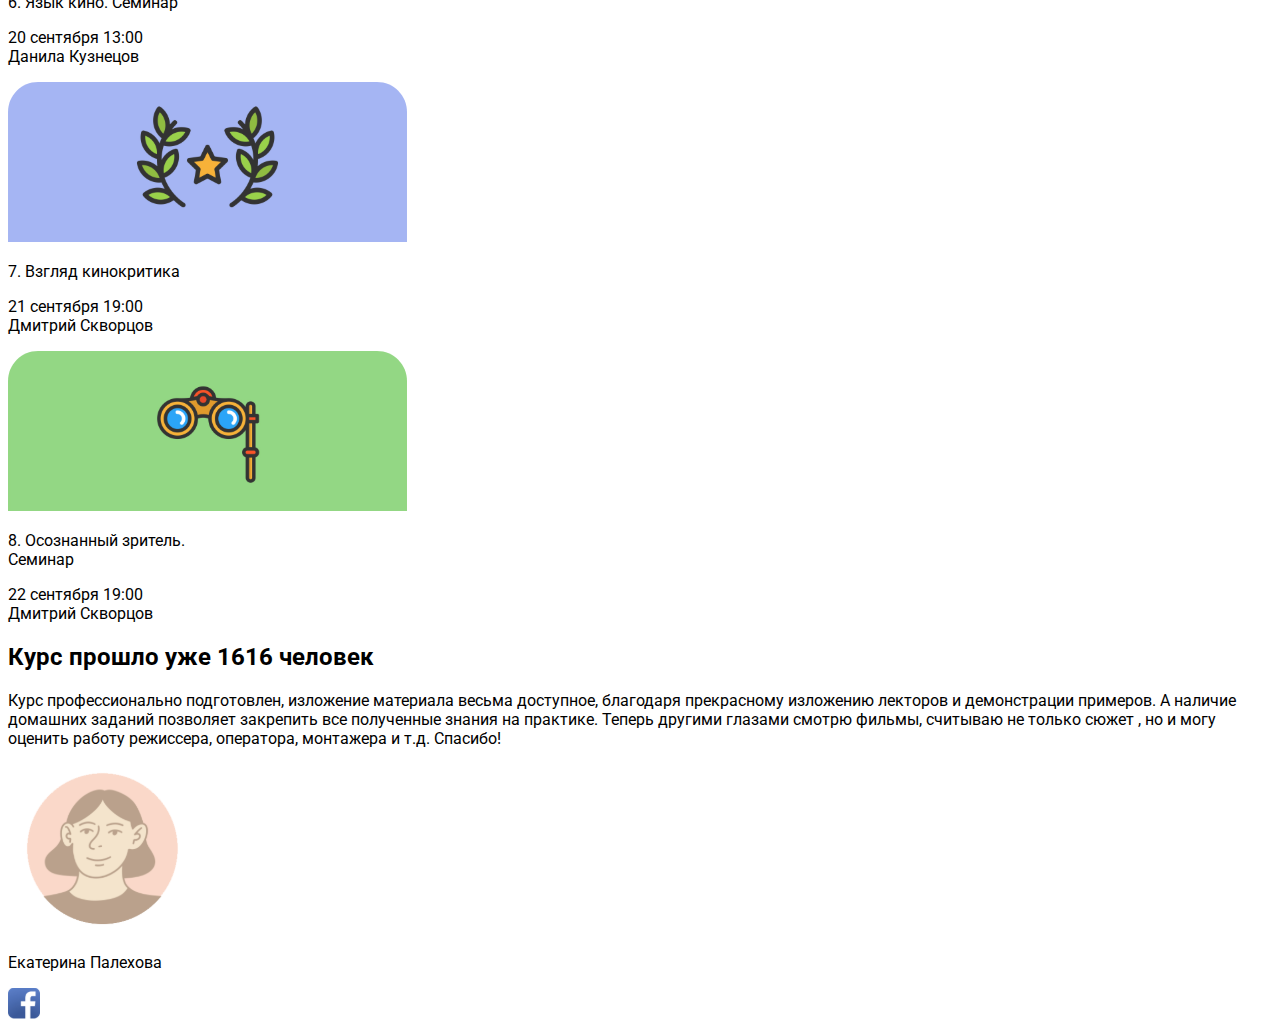
==== commit 1c47b350: "new" ====
--- a/WebProjects/omega-p1/index.html
+++ b/WebProjects/omega-p1/index.html
@@ -14,42 +14,42 @@
         <h2>Программа курса</h2>
         <div class="main2container">
             <div class="rec">
-                <img src="img/Rectangle 5.png" alt="Rectangle5">
+                <img src="img/Rectangle 5.svg" alt="Rectangle5">
                 <p class="main2-p1">1. Как создают кино</p>
                 <p class="main2-p2">8 сентября 20:00<br>Данила Кузнецов</p>
             </div>
             <div class="rec">
-                <img src="img/Rectangle 7.png" alt="Rectangle5">
+                <img src="img/Rectangle 7.svg" alt="Rectangle5">
                 <p class="main2-p1">2. Взгляд драматурга</p>
                 <p class="main2-p2">10 сентября 20:00<br>Данила Кузнецов</p>
             </div>
             <div class="rec">
-                <img src="img/Rectangle 9.png" alt="Rectangle5">
+                <img src="img/Rectangle 9.svg" alt="Rectangle5">
                 <p class="main2-p1">3. Взгляд режиссёра</p>
                 <p class="main2-p2">13 сентября 13:00<br>Данила Кузнецов</p>
             </div>
             <div class="rec">
-                <img src="img/Rectangle 13.png" alt="Rectangle5">
+                <img src="img/Rectangle 13.svg" alt="Rectangle5">
                 <p class="main2-p1">4. Взгляд монтажёра</p>
                 <p class="main2-p2">15 сентября 20:00<br>Данила Кузнецов</p>
             </div>
             <div class="rec">
-                <img src="img/Rectangle 14.png" alt="Rectangle5">
+                <img src="img/Rectangle 14.svg" alt="Rectangle5">
                 <p class="main2-p1">5. Жанры в кино</p>
                 <p class="main2-p2">17 сентября 20:00<br>Данила Кузнецов</p>
             </div>
             <div class="rec">
-                <img src="img/Rectangle 15.png" alt="Rectangle5">
+                <img src="img/Rectangle 15.svg" alt="Rectangle5">
                 <p class="main2-p1">6. Язык кино. Семинар</p>
                 <p class="main2-p2">20 сентября 13:00<br>Данила Кузнецов</p>
             </div>
             <div class="rec">
-                <img src="img/Rectangle 19.png" alt="Rectangle5">
+                <img src="img/Rectangle 19.svg" alt="Rectangle5">
                 <p class="main2-p1">7. Взгляд кинокритика</p>
                 <p class="main2-p2">21 сентября 19:00<br>Дмитрий Скворцов</p>
             </div>
             <div class="rec">
-                <img src="img/Rectangle 20.png" alt="Rectangle5">
+                <img src="img/Rectangle 20.svg" alt="Rectangle5">
                 <p class="main2-p1">8. Осознанный зритель.<br>Семинар</p>
                 <p class="main2-p2">22 сентября 19:00<br>Дмитрий Скворцов</p>
             </div>
